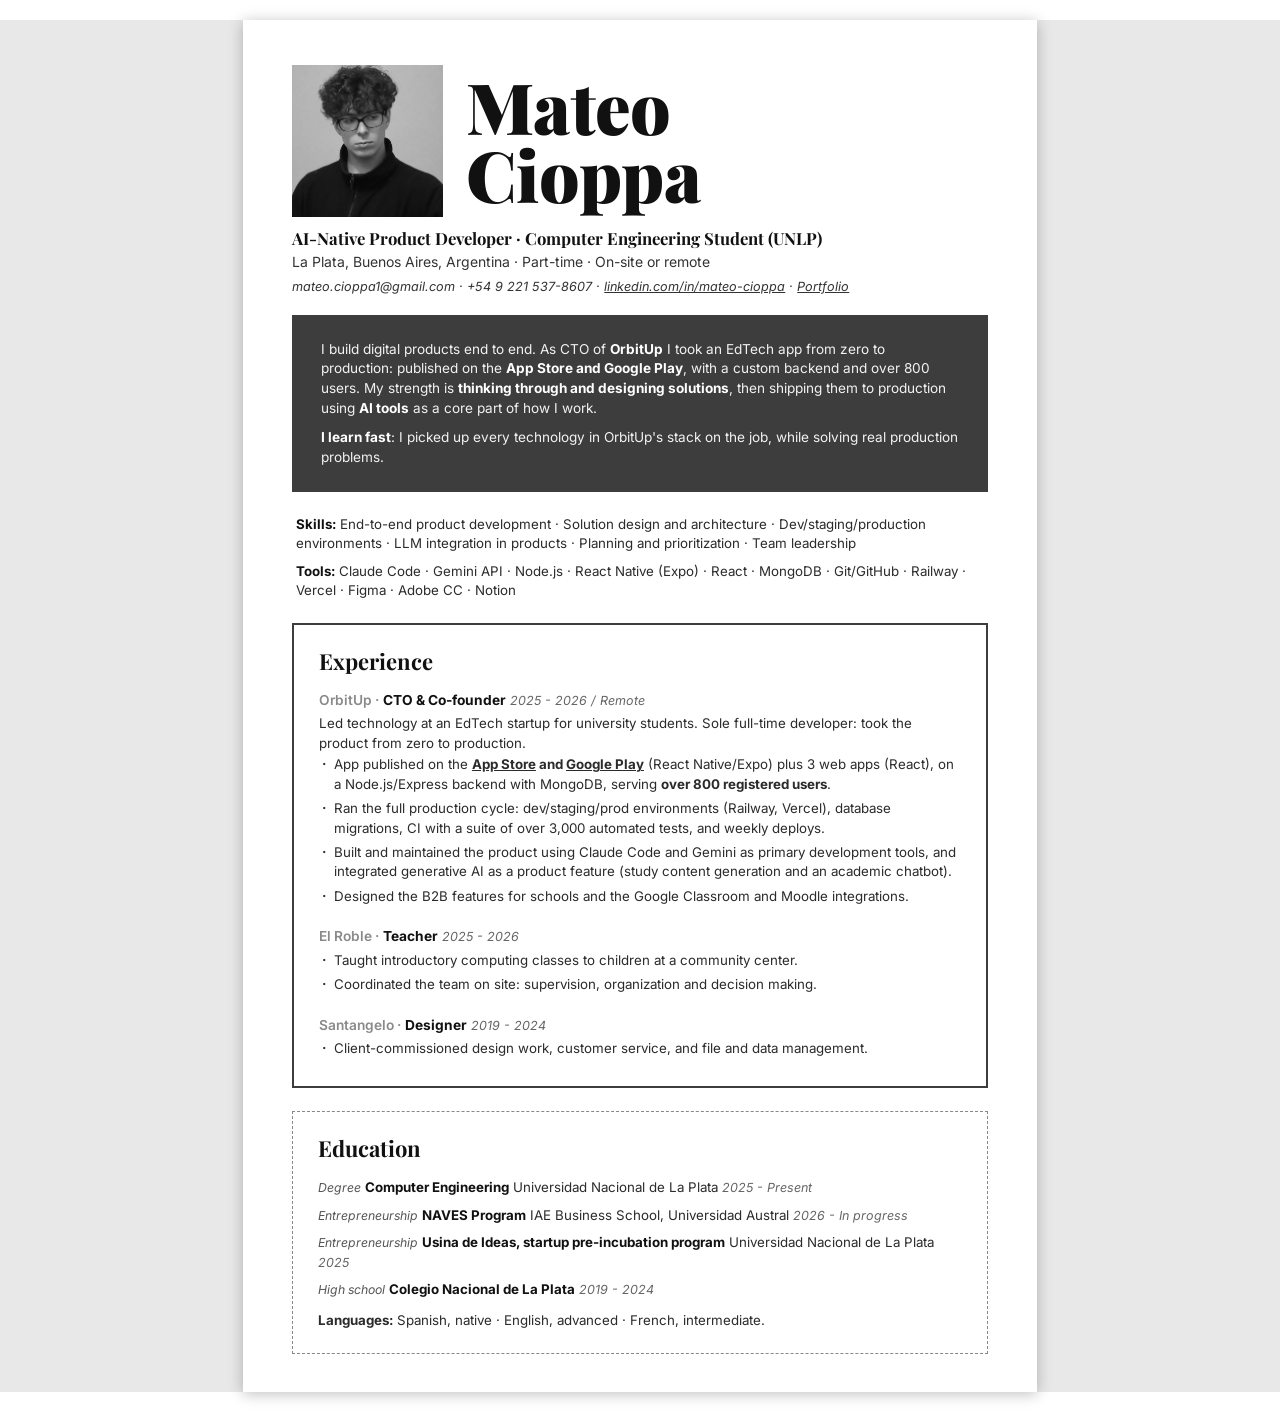
==== cv.html @ cb1f9365 "Update content: post-OrbitUp positioning, real production stats, CV page at /cv Co-Authored-By: Clau" ====
<!DOCTYPE html>
<html lang="en">
<head>
<meta charset="utf-8">
<title>CV - Mateo Cioppa</title>
<link rel="preconnect" href="https://fonts.googleapis.com">
<link href="https://fonts.googleapis.com/css2?family=Playfair+Display:wght@700;900&family=Inter:ital,wght@0,400;0,600;0,700;1,400&display=swap" rel="stylesheet">
<style>
  @page { size: A4; margin: 0; }
  * { margin: 0; padding: 0; box-sizing: border-box; }
  html, body { background: #fff; }
  body {
    font-family: 'Inter', 'Helvetica Neue', Arial, sans-serif;
    color: #2b2b2b;
    font-size: 10pt;
    line-height: 1.45;
  }
  .page {
    width: 210mm; min-height: 297mm;
    margin: 0 auto;
    padding: 12mm 13mm 10mm 13mm;
  }
  @media screen {
    body { background: #e8e8e8; }
    .page { margin: 20px auto; box-shadow: 0 2px 14px rgba(0,0,0,.25); background: #fff; }
  }

  /* ── Header: photo + name in one row, text lines full-width below ── */
  .header { display: flex; gap: 6mm; align-items: center; }
  .photo { width: 40mm; height: 40mm; object-fit: cover; filter: grayscale(1); }
  .name {
    font-family: 'Playfair Display', Georgia, serif;
    font-weight: 900; font-size: 53pt; line-height: .96;
    color: #111; letter-spacing: -.5pt;
  }
  .subtitle {
    font-family: 'Playfair Display', Georgia, serif;
    font-weight: 700; font-size: 12.5pt; color: #111;
    margin-top: 2.5mm;
  }
  .location { font-size: 10.5pt; color: #333; margin-top: .5mm; }
  .contact { font-size: 9.5pt; font-style: italic; color: #333; margin-top: 1.5mm; }
  .contact a { color: #333; }
  li a { color: inherit; }

  /* ── Dark intro block ───────────────── */
  .intro {
    background: #3d3d3d; color: #f2f2f2;
    padding: 6.5mm 7.5mm; margin-top: 5mm;
    font-size: 10.2pt;
  }
  .intro p + p { margin-top: 2.5mm; }
  .intro b { color: #fff; }

  /* ── Skills lines ───────────────────── */
  .skills-lines { margin: 6mm 1mm; }
  .skills-lines p { margin-bottom: 2.2mm; }
  .skills-lines b { color: #111; }

  /* ── Section boxes ──────────────────── */
  .box {
    border: 1.6pt solid #3d3d3d;
    padding: 5.5mm 6.5mm 6mm 6.5mm;
    margin-top: 6mm;
    break-inside: avoid;
  }
  .box.dashed { border-style: dashed; border-width: 1.2pt; border-color: #888; }
  .box h2 {
    font-family: 'Playfair Display', Georgia, serif;
    font-weight: 700; font-size: 16.5pt; color: #111;
    margin-bottom: 3.5mm;
  }

  .entry { margin-bottom: 5.5mm; }
  .entry:last-child { margin-bottom: .5mm; }
  .entry-head { font-size: 10.3pt; margin-bottom: 1mm; }
  .entry-head .company { color: #8a8a8a; font-weight: 600; }
  .entry-head .role { font-weight: 700; color: #111; }
  .entry-head .meta { font-style: italic; color: #666; font-size: 9.4pt; }
  .entry > p { margin-bottom: .6mm; }
  ul { list-style: none; }
  li { padding-left: 4mm; position: relative; margin-bottom: 1.4mm; }
  li::before { content: "·"; position: absolute; left: .8mm; font-weight: 700; }

  .edu-line { margin-bottom: 2.2mm; font-size: 10pt; }
  .edu-line .kind { font-style: italic; color: #555; font-size: 9.2pt; }
  .edu-line b { color: #111; }
  .edu-line .dates { font-style: italic; color: #666; font-size: 9.4pt; }
  .langs { margin-top: 3mm; font-size: 10pt; }
</style>
</head>
<body>
<div class="page">

  <div class="header">
    <img class="photo" src="[data-uri]" alt="Photo of Mateo Cioppa">
    <div class="name">Mateo<br>Cioppa</div>
  </div>
  <div class="subtitle">AI-Native Product Developer · Computer Engineering Student (UNLP)</div>
  <div class="location">La Plata, Buenos Aires, Argentina · Part-time · On-site or remote</div>
  <div class="contact">mateo.cioppa1@gmail.com · +54 9 221 537-8607 · <a href="https://www.linkedin.com/in/mateo-cioppa">linkedin.com/in/mateo-cioppa</a> · <a href="https://portfolio-five-rho-6a0sc5vcpq.vercel.app">Portfolio</a></div>

  <div class="intro">
    <p>I build digital products end to end. As CTO of <b>OrbitUp</b> I took an EdTech app from zero to production: published on the <b>App Store and Google Play</b>, with a custom backend and over 800 users. My strength is <b>thinking through and designing solutions</b>, then shipping them to production using <b>AI tools</b> as a core part of how I work.</p>
    <p><b>I learn fast</b>: I picked up every technology in OrbitUp's stack on the job, while solving real production problems.</p>
  </div>

  <div class="skills-lines">
    <p><b>Skills:</b> End-to-end product development · Solution design and architecture · Dev/staging/production environments · LLM integration in products · Planning and prioritization · Team leadership</p>
    <p><b>Tools:</b> Claude Code · Gemini API · Node.js · React Native (Expo) · React · MongoDB · Git/GitHub · Railway · Vercel · Figma · Adobe CC · Notion</p>
  </div>

  <div class="box">
    <h2>Experience</h2>

    <div class="entry">
      <div class="entry-head"><span class="company">OrbitUp ·</span> <span class="role">CTO &amp; Co-founder</span> <span class="meta">2025 - 2026 / Remote</span></div>
      <p>Led technology at an EdTech startup for university students. Sole full-time developer: took the product from zero to production.</p>
      <ul>
        <li>App published on the <b><a href="https://apps.apple.com/ar/app/orbitup/id6756928952">App Store</a> and <a href="https://play.google.com/store/apps/details?id=com.orbitup.mobile">Google Play</a></b> (React Native/Expo) plus 3 web apps (React), on a Node.js/Express backend with MongoDB, serving <b>over 800 registered users</b>.</li>
        <li>Ran the full production cycle: dev/staging/prod environments (Railway, Vercel), database migrations, CI with a suite of over 3,000 automated tests, and weekly deploys.</li>
        <li>Built and maintained the product using Claude Code and Gemini as primary development tools, and integrated generative AI as a product feature (study content generation and an academic chatbot).</li>
        <li>Designed the B2B features for schools and the Google Classroom and Moodle integrations.</li>
      </ul>
    </div>

    <div class="entry">
      <div class="entry-head"><span class="company">El Roble ·</span> <span class="role">Teacher</span> <span class="meta">2025 - 2026</span></div>
      <ul>
        <li>Taught introductory computing classes to children at a community center.</li>
        <li>Coordinated the team on site: supervision, organization and decision making.</li>
      </ul>
    </div>

    <div class="entry">
      <div class="entry-head"><span class="company">Santangelo ·</span> <span class="role">Designer</span> <span class="meta">2019 - 2024</span></div>
      <ul>
        <li>Client-commissioned design work, customer service, and file and data management.</li>
      </ul>
    </div>
  </div>

  <div class="box dashed">
    <h2>Education</h2>
    <div class="edu-line"><span class="kind">Degree</span> <b>Computer Engineering</b> Universidad Nacional de La Plata <span class="dates">2025 - Present</span></div>
    <div class="edu-line"><span class="kind">Entrepreneurship</span> <b>NAVES Program</b> IAE Business School, Universidad Austral <span class="dates">2026 - In progress</span></div>
    <div class="edu-line"><span class="kind">Entrepreneurship</span> <b>Usina de Ideas, startup pre-incubation program</b> Universidad Nacional de La Plata <span class="dates">2025</span></div>
    <div class="edu-line"><span class="kind">High school</span> <b>Colegio Nacional de La Plata</b> <span class="dates">2019 - 2024</span></div>
    <div class="langs"><b>Languages:</b> Spanish, native · English, advanced · French, intermediate.</div>
  </div>

</div>
</body>
</html>
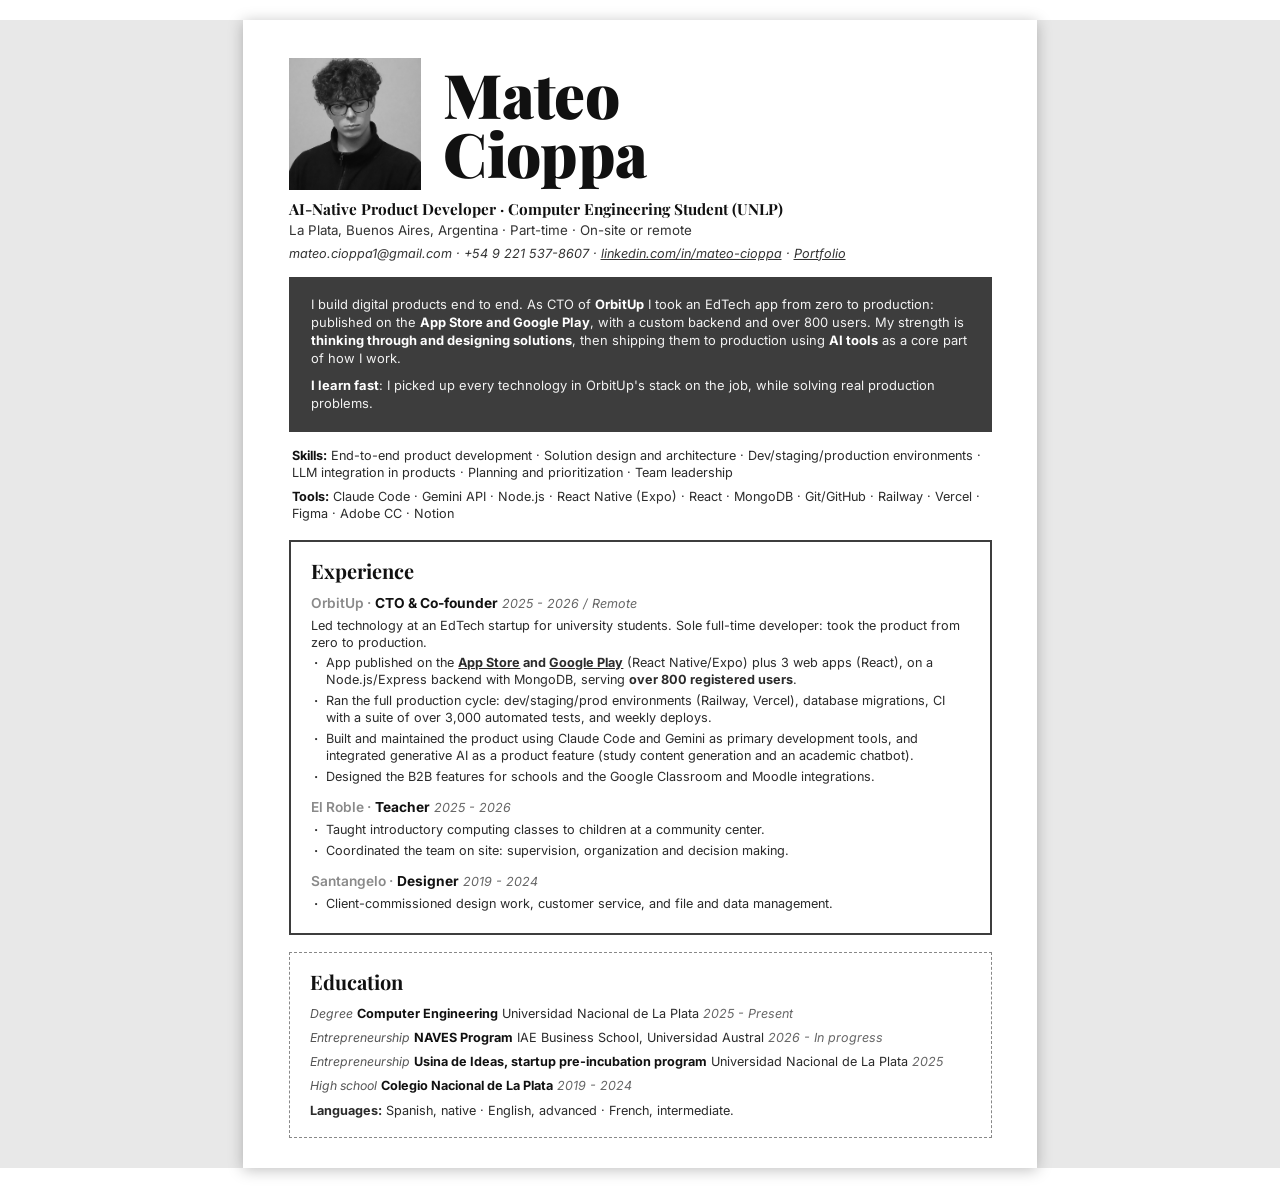
==== commit 0b5029e8: "Fit CV on a single A4 page Co-Authored-By: Claude Fable 5 <noreply@anthropic.com>" ====
--- a/cv.html
+++ b/cv.html
@@ -12,13 +12,13 @@
   body {
     font-family: 'Inter', 'Helvetica Neue', Arial, sans-serif;
     color: #2b2b2b;
-    font-size: 10pt;
-    line-height: 1.45;
+    font-size: 9.5pt;
+    line-height: 1.38;
   }
   .page {
     width: 210mm; min-height: 297mm;
     margin: 0 auto;
-    padding: 12mm 13mm 10mm 13mm;
+    padding: 10mm 12mm 8mm 12mm;
   }
   @media screen {
     body { background: #e8e8e8; }
@@ -27,18 +27,18 @@
 
   /* ── Header: photo + name in one row, text lines full-width below ── */
   .header { display: flex; gap: 6mm; align-items: center; }
-  .photo { width: 40mm; height: 40mm; object-fit: cover; filter: grayscale(1); }
+  .photo { width: 35mm; height: 35mm; object-fit: cover; filter: grayscale(1); }
   .name {
     font-family: 'Playfair Display', Georgia, serif;
-    font-weight: 900; font-size: 53pt; line-height: .96;
+    font-weight: 900; font-size: 46pt; line-height: .96;
     color: #111; letter-spacing: -.5pt;
   }
   .subtitle {
     font-family: 'Playfair Display', Georgia, serif;
-    font-weight: 700; font-size: 12.5pt; color: #111;
-    margin-top: 2.5mm;
+    font-weight: 700; font-size: 11.5pt; color: #111;
+    margin-top: 2mm;
   }
-  .location { font-size: 10.5pt; color: #333; margin-top: .5mm; }
+  .location { font-size: 10pt; color: #333; margin-top: .5mm; }
   .contact { font-size: 9.5pt; font-style: italic; color: #333; margin-top: 1.5mm; }
   .contact a { color: #333; }
   li a { color: inherit; }
@@ -46,32 +46,32 @@
   /* ── Dark intro block ───────────────── */
   .intro {
     background: #3d3d3d; color: #f2f2f2;
-    padding: 6.5mm 7.5mm; margin-top: 5mm;
-    font-size: 10.2pt;
+    padding: 5mm 6mm; margin-top: 4mm;
+    font-size: 9.7pt;
   }
   .intro p + p { margin-top: 2.5mm; }
   .intro b { color: #fff; }
 
   /* ── Skills lines ───────────────────── */
-  .skills-lines { margin: 6mm 1mm; }
-  .skills-lines p { margin-bottom: 2.2mm; }
+  .skills-lines { margin: 4mm 1mm; }
+  .skills-lines p { margin-bottom: 1.6mm; }
   .skills-lines b { color: #111; }
 
   /* ── Section boxes ──────────────────── */
   .box {
     border: 1.6pt solid #3d3d3d;
-    padding: 5.5mm 6.5mm 6mm 6.5mm;
-    margin-top: 6mm;
+    padding: 4mm 5.5mm 4.5mm 5.5mm;
+    margin-top: 4.5mm;
     break-inside: avoid;
   }
   .box.dashed { border-style: dashed; border-width: 1.2pt; border-color: #888; }
   .box h2 {
     font-family: 'Playfair Display', Georgia, serif;
-    font-weight: 700; font-size: 16.5pt; color: #111;
-    margin-bottom: 3.5mm;
+    font-weight: 700; font-size: 15pt; color: #111;
+    margin-bottom: 2.5mm;
   }
 
-  .entry { margin-bottom: 5.5mm; }
+  .entry { margin-bottom: 3.5mm; }
   .entry:last-child { margin-bottom: .5mm; }
   .entry-head { font-size: 10.3pt; margin-bottom: 1mm; }
   .entry-head .company { color: #8a8a8a; font-weight: 600; }
@@ -79,14 +79,15 @@
   .entry-head .meta { font-style: italic; color: #666; font-size: 9.4pt; }
   .entry > p { margin-bottom: .6mm; }
   ul { list-style: none; }
-  li { padding-left: 4mm; position: relative; margin-bottom: 1.4mm; }
+  li { padding-left: 4mm; position: relative; margin-bottom: .8mm; }
   li::before { content: "·"; position: absolute; left: .8mm; font-weight: 700; }
 
-  .edu-line { margin-bottom: 2.2mm; font-size: 10pt; }
+  .edu-line { margin-bottom: 1.6mm; font-size: 9.5pt; }
   .edu-line .kind { font-style: italic; color: #555; font-size: 9.2pt; }
   .edu-line b { color: #111; }
   .edu-line .dates { font-style: italic; color: #666; font-size: 9.4pt; }
-  .langs { margin-top: 3mm; font-size: 10pt; }
+  .langs { margin-top: 2mm; font-size: 9.5pt; }
+@media print { .page { min-height: auto; } }
 </style>
 </head>
 <body>
@@ -98,7 +99,7 @@
   </div>
   <div class="subtitle">AI-Native Product Developer · Computer Engineering Student (UNLP)</div>
   <div class="location">La Plata, Buenos Aires, Argentina · Part-time · On-site or remote</div>
-  <div class="contact">mateo.cioppa1@gmail.com · +54 9 221 537-8607 · <a href="https://www.linkedin.com/in/mateo-cioppa">linkedin.com/in/mateo-cioppa</a> · <a href="https://portfolio-five-rho-6a0sc5vcpq.vercel.app">Portfolio</a></div>
+  <div class="contact">mateo.cioppa1@gmail.com · +54 9 221 537-8607 · <a href="https://www.linkedin.com/in/mateo-cioppa">linkedin.com/in/mateo-cioppa</a> · <a href="https://mateocioppa.vercel.app">Portfolio</a></div>
 
   <div class="intro">
     <p>I build digital products end to end. As CTO of <b>OrbitUp</b> I took an EdTech app from zero to production: published on the <b>App Store and Google Play</b>, with a custom backend and over 800 users. My strength is <b>thinking through and designing solutions</b>, then shipping them to production using <b>AI tools</b> as a core part of how I work.</p>
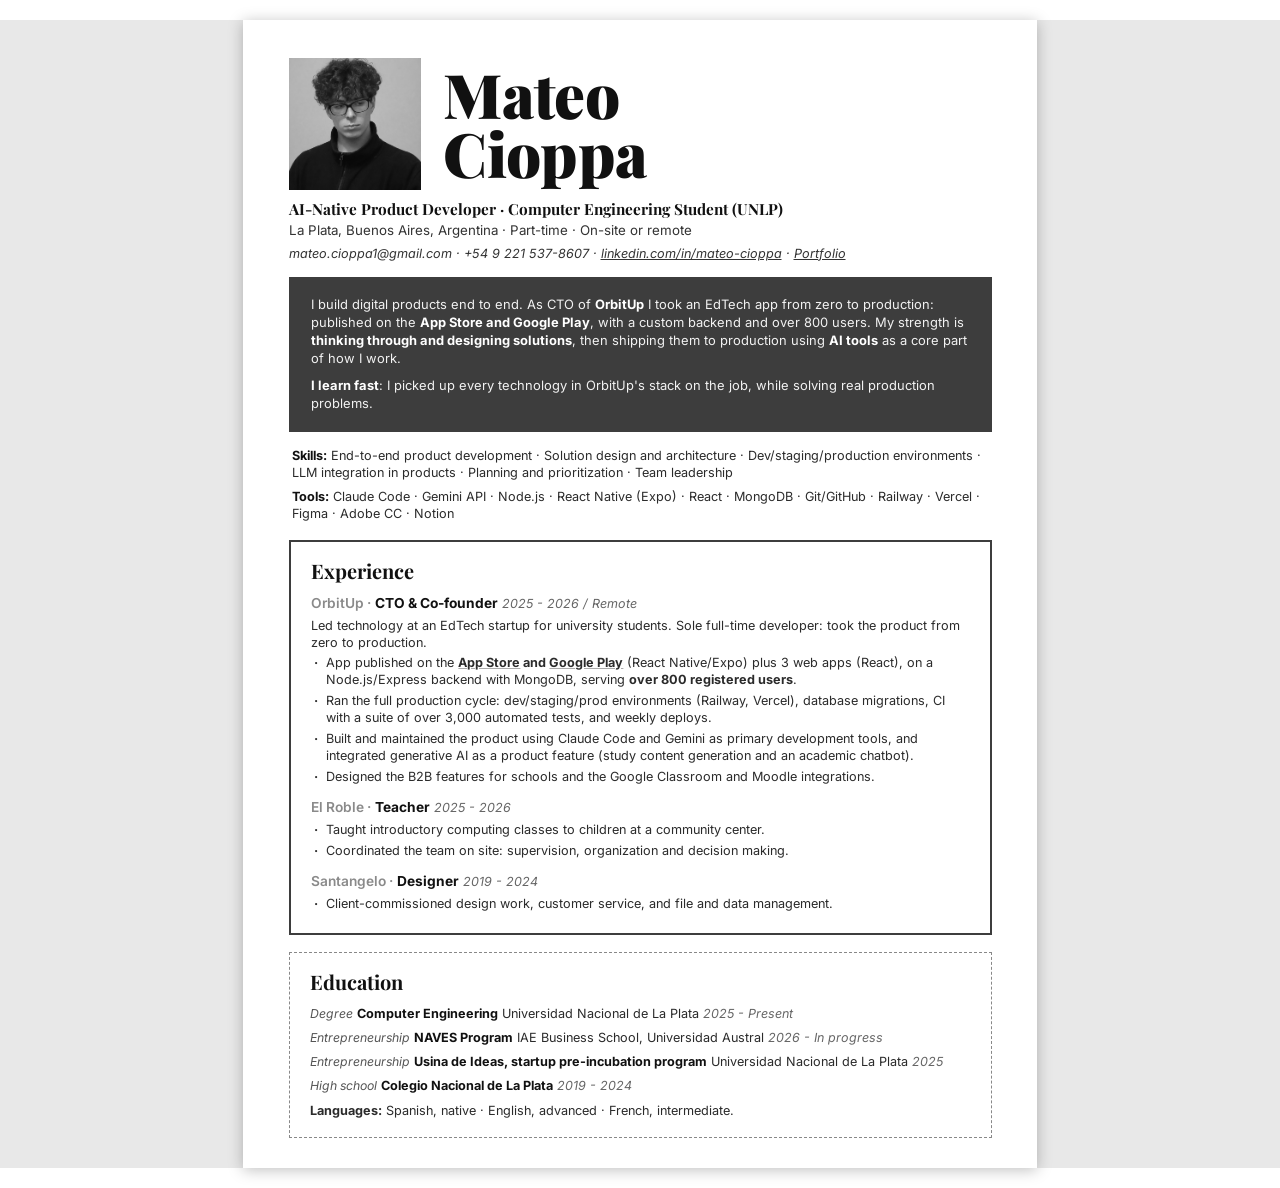
==== commit 7ed77f7a: "Force exact color printing for CV dark block Co-Authored-By: Claude Fable 5 <noreply@anthropic.com>" ====
--- a/cv.html
+++ b/cv.html
@@ -10,6 +10,8 @@
   * { margin: 0; padding: 0; box-sizing: border-box; }
   html, body { background: #fff; }
   body {
+    -webkit-print-color-adjust: exact;
+    print-color-adjust: exact;
     font-family: 'Inter', 'Helvetica Neue', Arial, sans-serif;
     color: #2b2b2b;
     font-size: 9.5pt;
@@ -41,10 +43,12 @@
   .location { font-size: 10pt; color: #333; margin-top: .5mm; }
   .contact { font-size: 9.5pt; font-style: italic; color: #333; margin-top: 1.5mm; }
   .contact a { color: #333; }
-  li a { color: inherit; }
+  li a { color: inherit; text-decoration-color: #aaa; }
 
   /* ── Dark intro block ───────────────── */
   .intro {
+    -webkit-print-color-adjust: exact;
+    print-color-adjust: exact;
     background: #3d3d3d; color: #f2f2f2;
     padding: 5mm 6mm; margin-top: 4mm;
     font-size: 9.7pt;
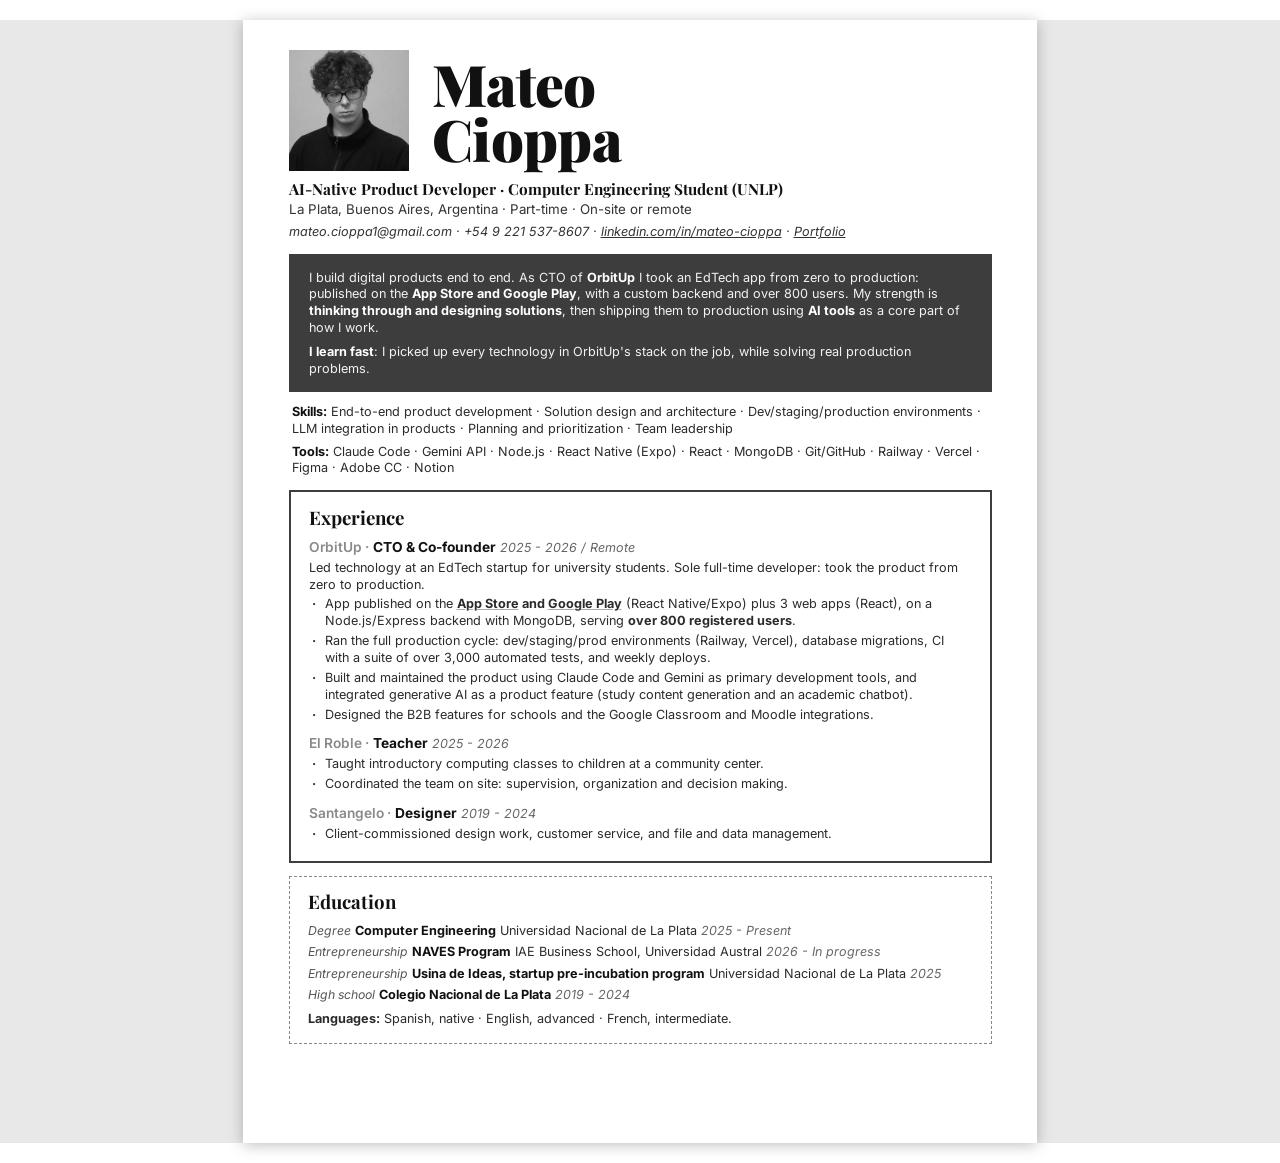
==== commit 9edeafce: "Compress CV spacing so Education fits on page one Co-Authored-By: Claude Fable 5 <noreply@anthropic." ====
--- a/cv.html
+++ b/cv.html
@@ -15,12 +15,12 @@
     font-family: 'Inter', 'Helvetica Neue', Arial, sans-serif;
     color: #2b2b2b;
     font-size: 9.5pt;
-    line-height: 1.38;
+    line-height: 1.33;
   }
   .page {
     width: 210mm; min-height: 297mm;
     margin: 0 auto;
-    padding: 10mm 12mm 8mm 12mm;
+    padding: 8mm 12mm 6mm 12mm;
   }
   @media screen {
     body { background: #e8e8e8; }
@@ -29,10 +29,10 @@
 
   /* ── Header: photo + name in one row, text lines full-width below ── */
   .header { display: flex; gap: 6mm; align-items: center; }
-  .photo { width: 35mm; height: 35mm; object-fit: cover; filter: grayscale(1); }
+  .photo { width: 32mm; height: 32mm; object-fit: cover; filter: grayscale(1); }
   .name {
     font-family: 'Playfair Display', Georgia, serif;
-    font-weight: 900; font-size: 46pt; line-height: .96;
+    font-weight: 900; font-size: 43pt; line-height: .96;
     color: #111; letter-spacing: -.5pt;
   }
   .subtitle {
@@ -50,32 +50,32 @@
     -webkit-print-color-adjust: exact;
     print-color-adjust: exact;
     background: #3d3d3d; color: #f2f2f2;
-    padding: 5mm 6mm; margin-top: 4mm;
-    font-size: 9.7pt;
+    padding: 4mm 5.5mm; margin-top: 3.5mm;
+    font-size: 9.5pt;
   }
-  .intro p + p { margin-top: 2.5mm; }
+  .intro p + p { margin-top: 1.8mm; }
   .intro b { color: #fff; }
 
   /* ── Skills lines ───────────────────── */
-  .skills-lines { margin: 4mm 1mm; }
+  .skills-lines { margin: 3mm 1mm; }
   .skills-lines p { margin-bottom: 1.6mm; }
   .skills-lines b { color: #111; }
 
   /* ── Section boxes ──────────────────── */
   .box {
     border: 1.6pt solid #3d3d3d;
-    padding: 4mm 5.5mm 4.5mm 5.5mm;
-    margin-top: 4.5mm;
+    padding: 3.5mm 5mm 4mm 5mm;
+    margin-top: 3.5mm;
     break-inside: avoid;
   }
   .box.dashed { border-style: dashed; border-width: 1.2pt; border-color: #888; }
   .box h2 {
     font-family: 'Playfair Display', Georgia, serif;
-    font-weight: 700; font-size: 15pt; color: #111;
-    margin-bottom: 2.5mm;
+    font-weight: 700; font-size: 14pt; color: #111;
+    margin-bottom: 2mm;
   }
 
-  .entry { margin-bottom: 3.5mm; }
+  .entry { margin-bottom: 2.8mm; }
   .entry:last-child { margin-bottom: .5mm; }
   .entry-head { font-size: 10.3pt; margin-bottom: 1mm; }
   .entry-head .company { color: #8a8a8a; font-weight: 600; }
@@ -86,7 +86,7 @@
   li { padding-left: 4mm; position: relative; margin-bottom: .8mm; }
   li::before { content: "·"; position: absolute; left: .8mm; font-weight: 700; }
 
-  .edu-line { margin-bottom: 1.6mm; font-size: 9.5pt; }
+  .edu-line { margin-bottom: 1.2mm; font-size: 9.5pt; }
   .edu-line .kind { font-style: italic; color: #555; font-size: 9.2pt; }
   .edu-line b { color: #111; }
   .edu-line .dates { font-style: italic; color: #666; font-size: 9.4pt; }
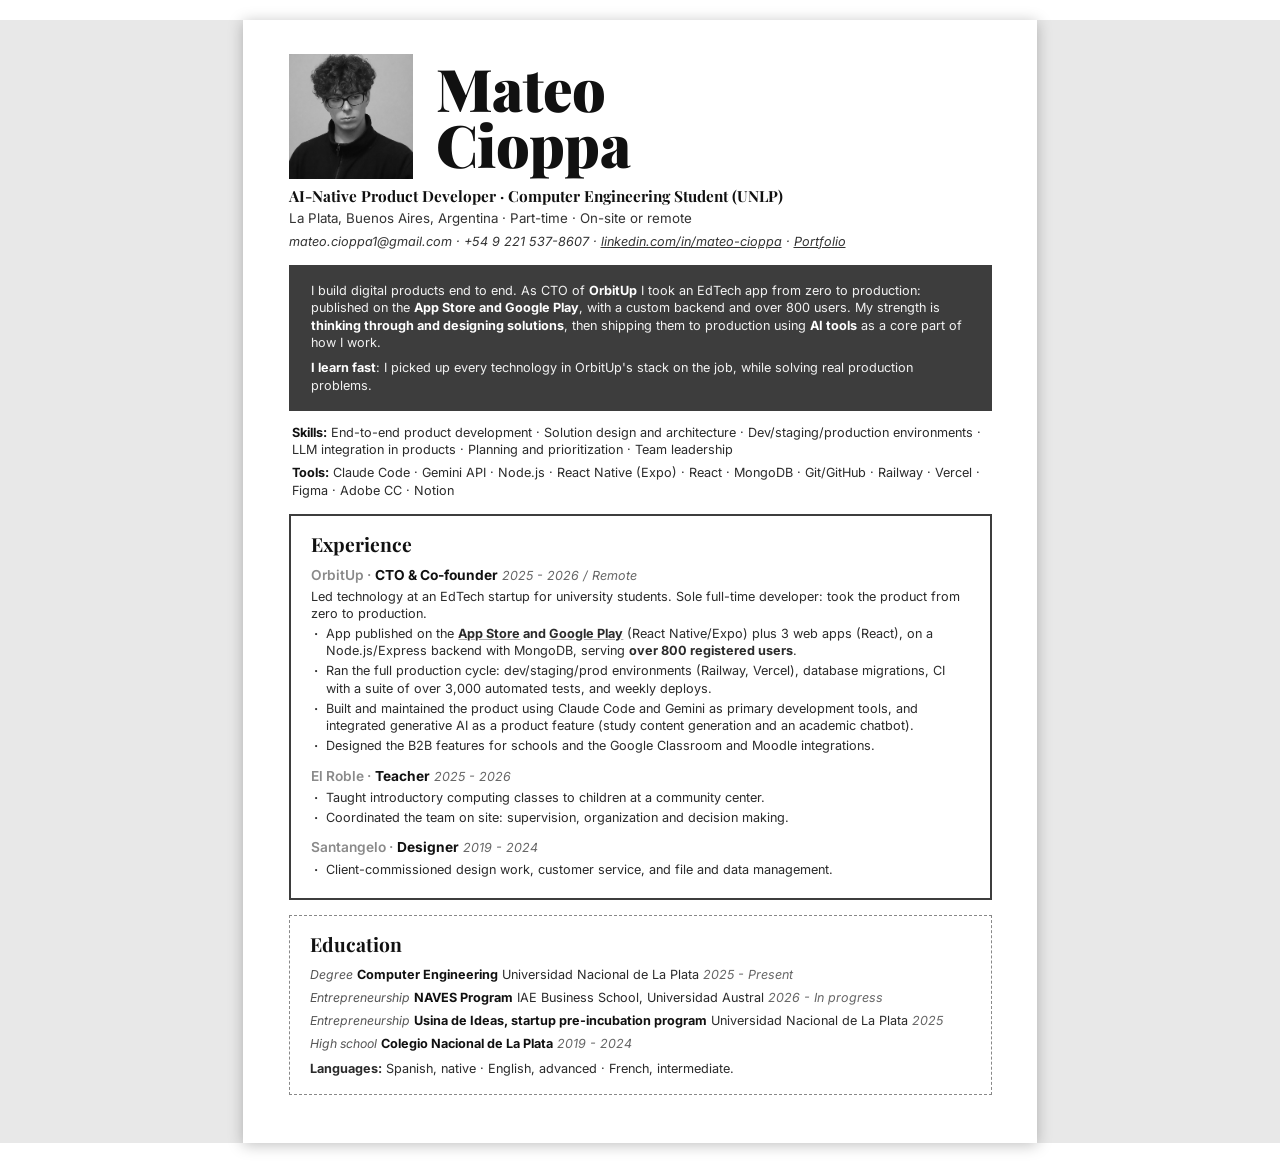
==== commit 2c791c97: "Rebalance CV spacing to fill the page without overflowing Co-Authored-By: Claude Fable 5 <noreply@an" ====
--- a/cv.html
+++ b/cv.html
@@ -15,12 +15,12 @@
     font-family: 'Inter', 'Helvetica Neue', Arial, sans-serif;
     color: #2b2b2b;
     font-size: 9.5pt;
-    line-height: 1.33;
+    line-height: 1.36;
   }
   .page {
     width: 210mm; min-height: 297mm;
     margin: 0 auto;
-    padding: 8mm 12mm 6mm 12mm;
+    padding: 9mm 12mm 7mm 12mm;
   }
   @media screen {
     body { background: #e8e8e8; }
@@ -29,10 +29,10 @@
 
   /* ── Header: photo + name in one row, text lines full-width below ── */
   .header { display: flex; gap: 6mm; align-items: center; }
-  .photo { width: 32mm; height: 32mm; object-fit: cover; filter: grayscale(1); }
+  .photo { width: 33mm; height: 33mm; object-fit: cover; filter: grayscale(1); }
   .name {
     font-family: 'Playfair Display', Georgia, serif;
-    font-weight: 900; font-size: 43pt; line-height: .96;
+    font-weight: 900; font-size: 44pt; line-height: .96;
     color: #111; letter-spacing: -.5pt;
   }
   .subtitle {
@@ -50,32 +50,32 @@
     -webkit-print-color-adjust: exact;
     print-color-adjust: exact;
     background: #3d3d3d; color: #f2f2f2;
-    padding: 4mm 5.5mm; margin-top: 3.5mm;
+    padding: 4.5mm 6mm; margin-top: 4mm;
     font-size: 9.5pt;
   }
-  .intro p + p { margin-top: 1.8mm; }
+  .intro p + p { margin-top: 2.2mm; }
   .intro b { color: #fff; }
 
   /* ── Skills lines ───────────────────── */
-  .skills-lines { margin: 3mm 1mm; }
+  .skills-lines { margin: 3.5mm 1mm; }
   .skills-lines p { margin-bottom: 1.6mm; }
   .skills-lines b { color: #111; }
 
   /* ── Section boxes ──────────────────── */
   .box {
     border: 1.6pt solid #3d3d3d;
-    padding: 3.5mm 5mm 4mm 5mm;
-    margin-top: 3.5mm;
+    padding: 4mm 5.5mm 4.5mm 5.5mm;
+    margin-top: 4mm;
     break-inside: avoid;
   }
   .box.dashed { border-style: dashed; border-width: 1.2pt; border-color: #888; }
   .box h2 {
     font-family: 'Playfair Display', Georgia, serif;
-    font-weight: 700; font-size: 14pt; color: #111;
-    margin-bottom: 2mm;
+    font-weight: 700; font-size: 14.5pt; color: #111;
+    margin-bottom: 2.2mm;
   }
 
-  .entry { margin-bottom: 2.8mm; }
+  .entry { margin-bottom: 3.2mm; }
   .entry:last-child { margin-bottom: .5mm; }
   .entry-head { font-size: 10.3pt; margin-bottom: 1mm; }
   .entry-head .company { color: #8a8a8a; font-weight: 600; }
@@ -86,7 +86,7 @@
   li { padding-left: 4mm; position: relative; margin-bottom: .8mm; }
   li::before { content: "·"; position: absolute; left: .8mm; font-weight: 700; }
 
-  .edu-line { margin-bottom: 1.2mm; font-size: 9.5pt; }
+  .edu-line { margin-bottom: 1.4mm; font-size: 9.5pt; }
   .edu-line .kind { font-style: italic; color: #555; font-size: 9.2pt; }
   .edu-line b { color: #111; }
   .edu-line .dates { font-style: italic; color: #666; font-size: 9.4pt; }
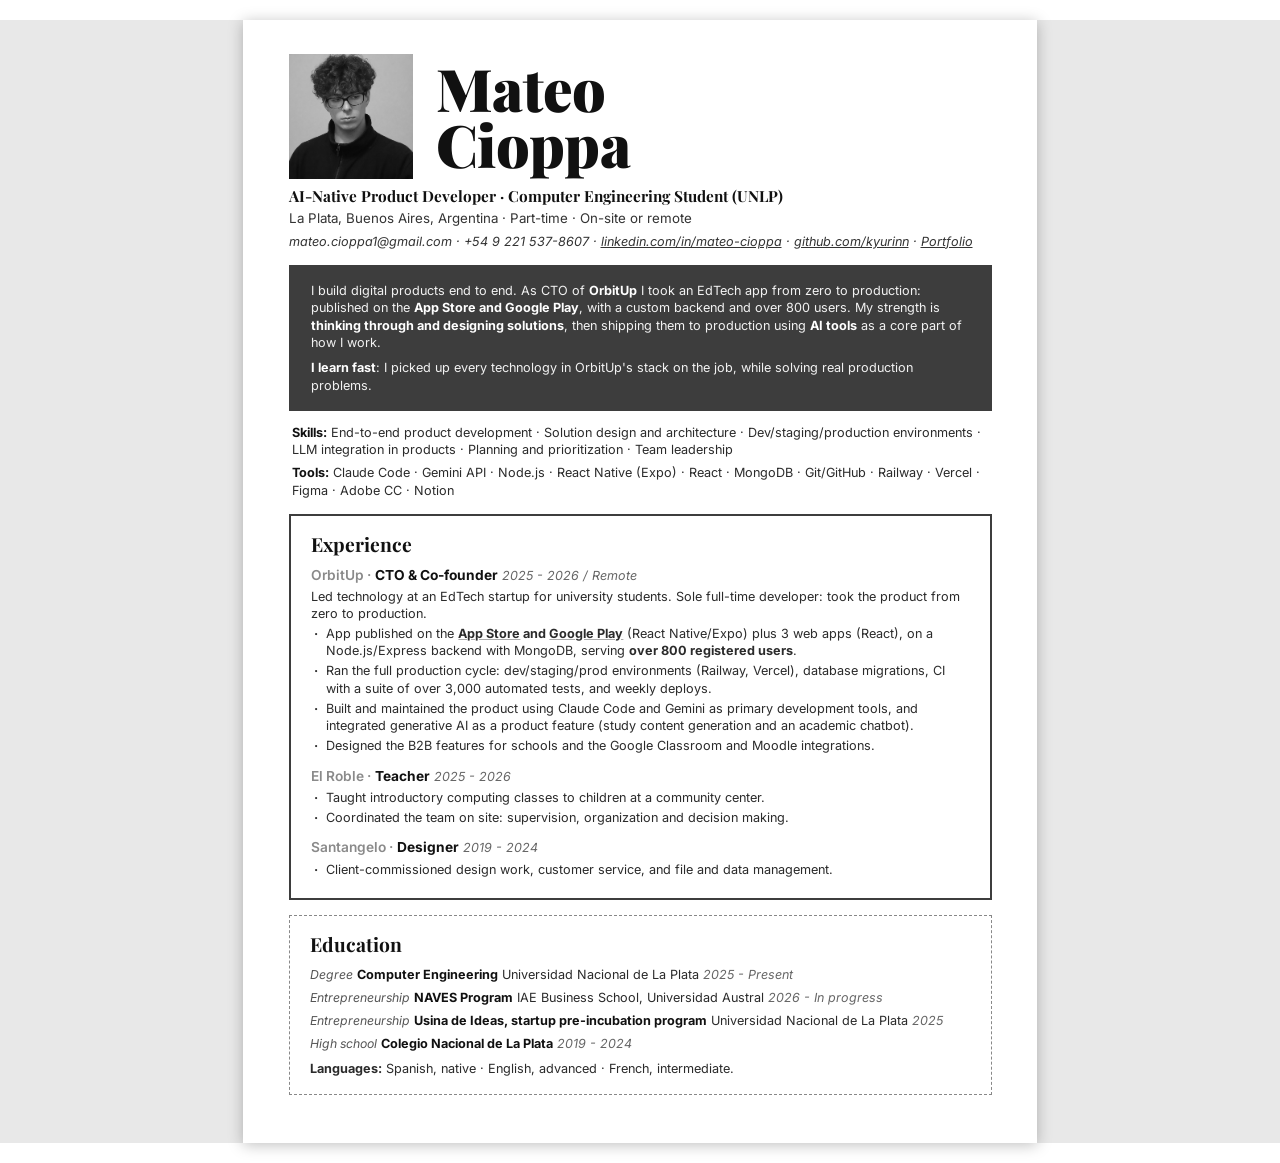
==== commit 554fd776: "feat: complete portfolio overhaul" ====
--- a/cv.html
+++ b/cv.html
@@ -103,7 +103,7 @@
   </div>
   <div class="subtitle">AI-Native Product Developer · Computer Engineering Student (UNLP)</div>
   <div class="location">La Plata, Buenos Aires, Argentina · Part-time · On-site or remote</div>
-  <div class="contact">mateo.cioppa1@gmail.com · +54 9 221 537-8607 · <a href="https://www.linkedin.com/in/mateo-cioppa">linkedin.com/in/mateo-cioppa</a> · <a href="https://mateocioppa.vercel.app">Portfolio</a></div>
+  <div class="contact">mateo.cioppa1@gmail.com · +54 9 221 537-8607 · <a href="https://www.linkedin.com/in/mateo-cioppa">linkedin.com/in/mateo-cioppa</a> · <a href="https://github.com/kyurinn">github.com/kyurinn</a> · <a href="https://mateocioppa.vercel.app">Portfolio</a></div>
 
   <div class="intro">
     <p>I build digital products end to end. As CTO of <b>OrbitUp</b> I took an EdTech app from zero to production: published on the <b>App Store and Google Play</b>, with a custom backend and over 800 users. My strength is <b>thinking through and designing solutions</b>, then shipping them to production using <b>AI tools</b> as a core part of how I work.</p>
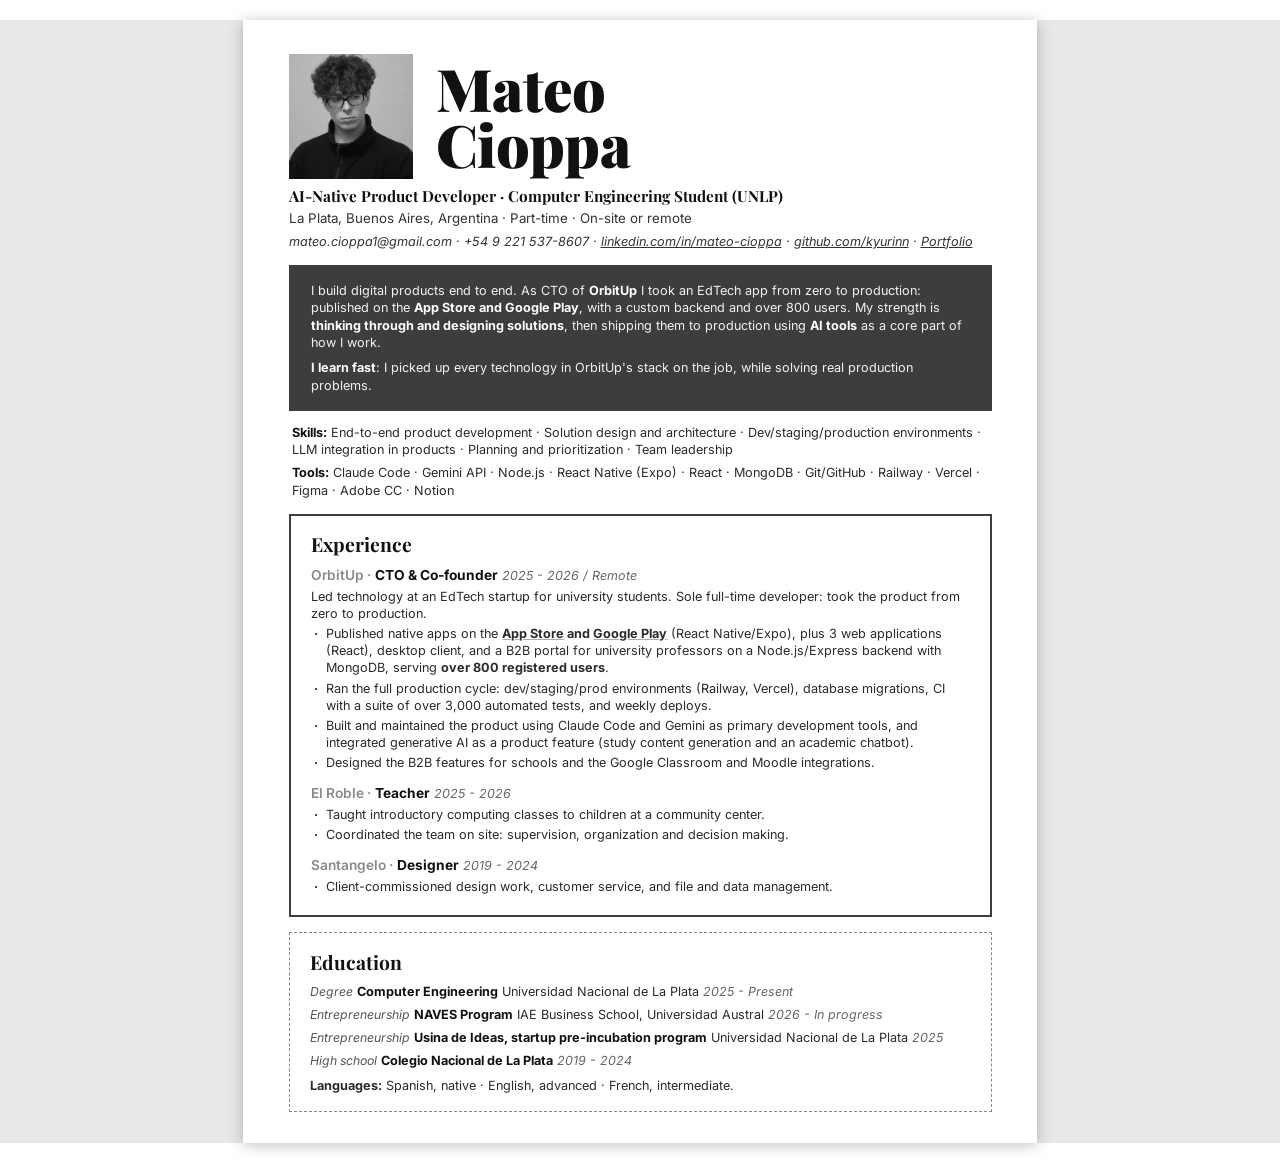
==== commit 14a75e5c: "feat: expand OrbitUp case study with 1.5yr full-cycle CTO scope and 5-client ecosystem" ====
--- a/cv.html
+++ b/cv.html
@@ -122,7 +122,7 @@
       <div class="entry-head"><span class="company">OrbitUp ·</span> <span class="role">CTO &amp; Co-founder</span> <span class="meta">2025 - 2026 / Remote</span></div>
       <p>Led technology at an EdTech startup for university students. Sole full-time developer: took the product from zero to production.</p>
       <ul>
-        <li>App published on the <b><a href="https://apps.apple.com/ar/app/orbitup/id6756928952">App Store</a> and <a href="https://play.google.com/store/apps/details?id=com.orbitup.mobile">Google Play</a></b> (React Native/Expo) plus 3 web apps (React), on a Node.js/Express backend with MongoDB, serving <b>over 800 registered users</b>.</li>
+        <li>Published native apps on the <b><a href="https://apps.apple.com/ar/app/orbitup/id6756928952">App Store</a> and <a href="https://play.google.com/store/apps/details?id=com.orbitup.mobile">Google Play</a></b> (React Native/Expo), plus 3 web applications (React), desktop client, and a B2B portal for university professors on a Node.js/Express backend with MongoDB, serving <b>over 800 registered users</b>.</li>
         <li>Ran the full production cycle: dev/staging/prod environments (Railway, Vercel), database migrations, CI with a suite of over 3,000 automated tests, and weekly deploys.</li>
         <li>Built and maintained the product using Claude Code and Gemini as primary development tools, and integrated generative AI as a product feature (study content generation and an academic chatbot).</li>
         <li>Designed the B2B features for schools and the Google Classroom and Moodle integrations.</li>
